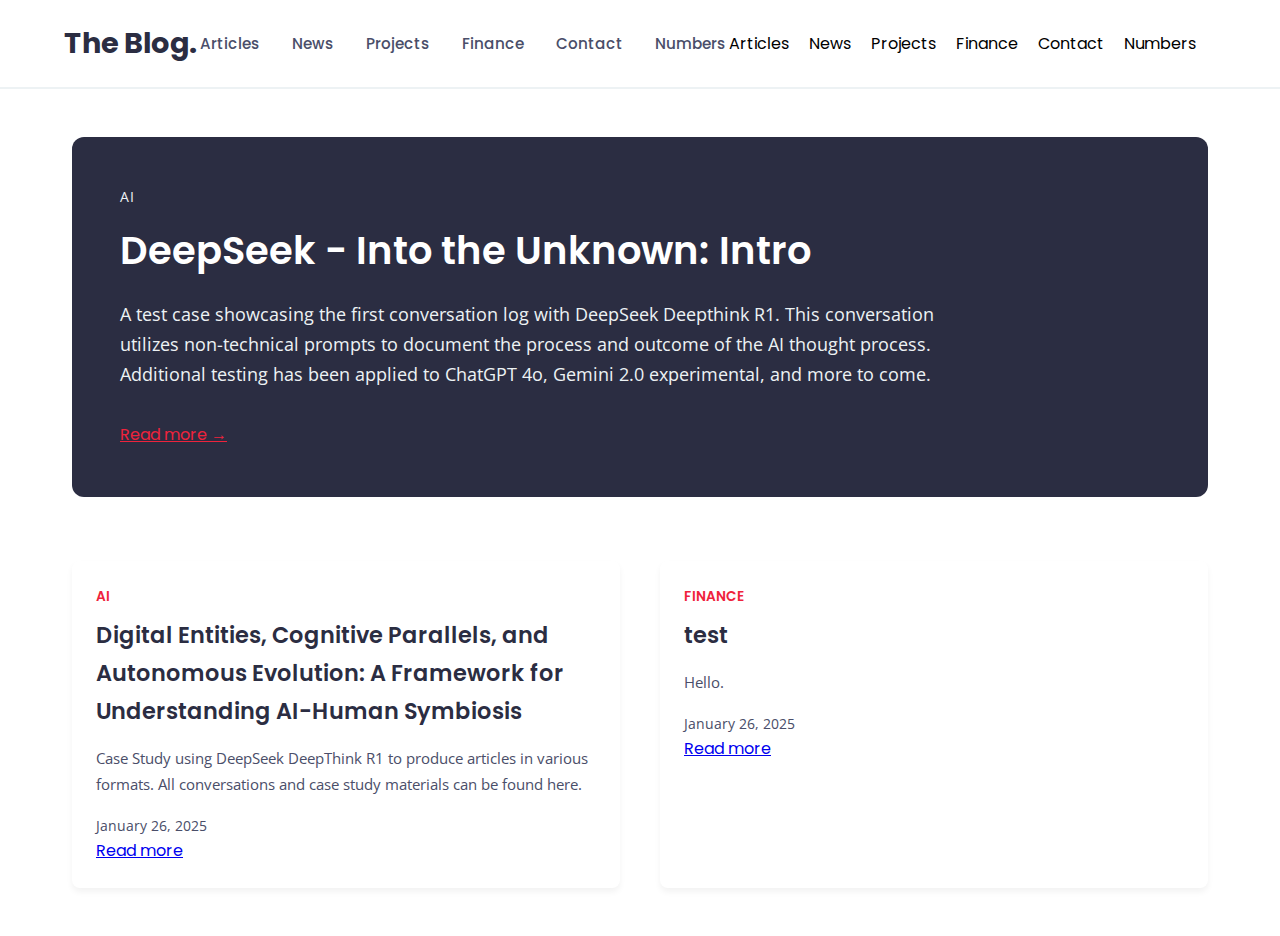
==== index.html @ 8aa5273a "More sidebar bugs, might remove or update since output not well formatted." ====
<!DOCTYPE html>
<html lang="id">
<head>
    <meta charset="UTF-8">
    <meta name="viewport" content="width=device-width, initial-scale=1.0">
    <title>The Blog.</title>
    <style>
        /* Updated CSS Variables */
        :root {
            --dark-gray: #2B2D42;
            --medium-gray: #4A4E69;
            --light-gray: #EDF2F4;
            --accent: #EF233C;
            --font-primary: 'Poppins', sans-serif;
            --font-secondary: 'Open Sans', sans-serif;
        }

        * {
            margin: 0;
            padding: 0;
            box-sizing: border-box;
            font-family: var(--font-primary);
        }

        body {
            background-color: #FFFFFF;
            color: var(--dark-gray);
            line-height: 1.7;
        }

        /* Navigation */
        .navbar {
            display: flex;
            justify-content: space-between;
            align-items: center;
            padding: 1.2rem 5%;
            background-color: white;
            border-bottom: 2px solid var(--light-gray);
            position: relative;
        }

        .nav-brand {
            font-weight: 700;
            font-size: 1.8rem;
            color: var(--dark-gray);
            text-decoration: none;
            letter-spacing: -0.5px;
        }

        .nav-links {
            display: flex;
            gap: 2rem;
        }

        .nav-links a {
            text-decoration: none;
            color: var(--medium-gray);
            font-weight: 500;
            transition: all 0.3s ease;
            position: relative;
            font-size: 0.95rem;
        }/* Nav Bar Hanburger dropdown Fix*/ 
        .menu-toggle {
        display: none;
        font-size: 24px;
        cursor: pointer;
        padding: 10px;
        }

        .menu {
        display: flex;
        }

        .menu ul {
        list-style: none;
        padding: 0;
        margin: 0;
        display: flex;
        }

        .menu ul li {
        margin-right: 20px;
        }

        .menu ul li a {
        text-decoration: none;
        color: #000;
        }

        /* Main Content Container */
        .container {
            max-width: 1200px;
            margin: 3rem auto;
            padding: 0 2rem;
        }

        /* Featured Article */
        .featured-article {
            background: var(--dark-gray);
            color: white;
            padding: 3rem;
            border-radius: 12px;
            margin-bottom: 4rem;
            transition: transform 0.3s ease;
        }

        .article-meta {
            color: var(--light-gray);
            font-family: var(--font-secondary);
            font-size: 0.9rem;
            margin-bottom: 1rem;
            text-transform: uppercase;
            letter-spacing: 1px;
        }

        .article-title {
            font-size: 2.4rem;
            margin-bottom: 1.5rem;
            line-height: 1.3;
            font-weight: 600;
        }

        .article-excerpt {
            color: var(--light-gray);
            font-family: var(--font-secondary);
            font-size: 1.1rem;
            margin-bottom: 2rem;
            max-width: 80%;
        }

        /* Blog Grid Layout */
        .blog-grid {
            display: grid;
            grid-template-columns: repeat(auto-fit, minmax(300px, 1fr));
            gap: 2.5rem;
            margin-top: 3rem;
        }

        .blog-card {
            background: white;
            border-radius: 8px;
            padding: 1.5rem;
            box-shadow: 0 4px 6px rgba(0,0,0,0.05);
            transition: all 0.3s cubic-bezier(0.4, 0, 0.2, 1);
        }

        .blog-card:hover {
            transform: translateY(-5px);
            box-shadow: 0 8px 15px rgba(0,0,0,0.1);
        }

        .card-category {
            color: var(--accent);
            font-size: 0.85rem;
            font-weight: 600;
            text-transform: uppercase;
            margin-bottom: 0.5rem;
        }

        .card-title {
            font-size: 1.4rem;
            margin-bottom: 1rem;
            font-weight: 600;
        }

        .card-excerpt {
            color: var(--medium-gray);
            font-family: var(--font-secondary);
            font-size: 0.95rem;
            margin-bottom: 1rem;
        }

        .card-date {
            color: var(--medium-gray);
            font-size: 0.85rem;
            font-family: var(--font-secondary);
        }

        /* Responsive Design */
        @media (max-width: 768px) {
            .nav-links {
                display: none;
            }

            .featured-article {
                padding: 2rem;
            }

            .article-title {
                font-size: 1.8rem;
            }

            .article-excerpt {
                max-width: 100%;
                font-size: 1rem;
            }

            .blog-grid {
                grid-template-columns: 1fr;
            }
        }

    </style>
    <link href="https://fonts.googleapis.com/css2?family=Poppins:wght@400;500;600;700&family=Open+Sans:wght@400;600&display=swap" rel="stylesheet">
</head>
<body>
    <nav class="navbar">
        <a href="/" class="nav-brand">The Blog.</a>
        <div class="nav-links">
            <a href="/index/Articles/Articles.html">Articles</a>
            <a href="/index/News/News.html">News</a>
            <a href="/index/Projects/Projects.html">Projects</a>
            <a href="/index/Finance/Finance.html">Finance</a>
            <a href="/index/Contact/Contacts.html">Contact</a>
            <a href="/index/Projects/Numbers.html">Numbers</a>
        </div>
        <div class="menu-toggle">☰</div>
        <nav class="menu">
            <ul>
                <li><a href="/index/Articles/Articles.html">Articles</a></li>
                <li><a href="/index/News/News.html">News</a></li>
                <li><a href="/index/Projects/Projects.html">Projects</a></li>
                <li><a href="/index/Finance/Finance.html">Finance</a></li>
                <li><a href="/index/Contact/Contacts.html">Contact</a></li>
                <li><a href="/index/Projects/Numbers.html">Numbers</a></li>
            </ul>
        </nav>
    </nav>

    <div class="container">
        <!-- Featured Article -->
        <article class="featured-article">
            <div class="article-meta">AI</div>
            <h1 class="article-title">DeepSeek - Into the Unknown: Intro</h1>
            <p class="article-excerpt">A test case showcasing the first conversation log with DeepSeek Deepthink R1. This conversation utilizes non-technical prompts to document the process and outcome of the AI thought process. Additional testing has been applied to ChatGPT 4o, Gemini 2.0 experimental, and more to come.</p>
            <a href="index/Projects/DeepSeek - Into the Unknown.html" class="read-more" style="color: var(--accent);">Read more →</a>
        </article>

        <!-- Blog Grid -->
        <div class="blog-grid">
            <div class="blog-card">
                <div class="card-category">AI</div>
                <h3 class="card-title">Digital Entities, Cognitive Parallels, and Autonomous Evolution: A Framework for Understanding AI-Human Symbiosis</h3>
                <p class="card-excerpt">Case Study using DeepSeek DeepThink R1 to produce articles in various formats. All conversations and case study materials can be found here.</p>
                <div class="card-footer">
                    <div class="card-date">January 26, 2025</div>
                    <a href="index/Articles/Digital Entities, Cognitive Parallels, and Autonomous Evolution A Framework for Understanding AI-Human Symbiosis.pdf" class="card-button">Read more</a>
                </div>
            </div>
            
            <div class="blog-card">
                <div class="card-category">Finance</div>
                <h3 class="card-title">test</h3>
                <p class="card-excerpt">Hello.</p>
                <div class="card-footer">
                    <div class="card-date">January 26, 2025</div>
                    <a href="articleplaceholder" class="card-button">Read more</a>
                </div>
            </div>

            </div>
        </div>
    </div>

    <script>
        //Hamburger navdropdown menu functionality
        /*document.querySelector('.menu-toggle').addEventListener('click', function() {
            const menu = document.querySelector('.menu');
            if (menu.style.display === 'flex') {
                menu.style.display = 'none';
            } else {
                menu.style.display = 'flex';
            }
            });
        // Mobile Menu Functionality OLD 
        /*document.addEventListener('DOMContentLoaded', function() {
            const menuToggle = document.querySelector('.menu-toggle');
            const navLinks = document.querySelector('.nav-links');

            menuToggle.addEventListener('click', () => {
                navLinks.classList.toggle('active');
                menuToggle.textContent = navLinks.classList.contains('active') ? '×' : '☰';
            }); */

            // Smooth Scroll for Navigation
            /*document.querySelectorAll('a[href^="#"]').forEach(anchor => {
                anchor.addEventListener('click', function(e) {
                    e.preventDefault();
                    document.querySelector(this.getAttribute('href')).scrollIntoView({
                        behavior: 'smooth'
                    });
                });
            });

            // Card Interaction
            document.querySelectorAll('.blog-card').forEach(card => {
                card.addEventListener('mouseenter', function() {
                    this.style.transform = 'translateY(-7px)';
                });
                
                card.addEventListener('mouseleave', function() {
                    this.style.transform = 'translateY(0)';
                }); 
            });*/
            document.addEventListener('DOMContentLoaded', function() {
                const menuToggle = document.querySelector('.menu-toggle');
                const navLinks = document.querySelector('.nav-links');

                menuToggle.addEventListener('click', () => {
                    navLinks.classList.toggle('active');
                    menuToggle.textContent = navLinks.classList.contains('active') ? '×' : '☰';
                });

                document.querySelectorAll('a[href^="#"]').forEach(anchor => {
                    anchor.addEventListener('click', function(e) {
                        e.preventDefault();
                        document.querySelector(this.getAttribute('href')).scrollIntoView({
                            behavior: 'smooth'
                        });
                    });
                });

                document.querySelectorAll('.blog-card').forEach(card => {
                    card.addEventListener('mouseenter', function() {
                        this.style.transform = 'translateY(-7px)';
                    });
                    
                    card.addEventListener('mouseleave', function() {
                        this.style.transform = 'translateY(0)';
                    });
                });
                document.querySelector('.menu-toggle').addEventListener('click', function() {
                    const menu = document.querySelector('.menu');
                    if (menu.style.display === 'flex') {
                        menu.style.display = 'none';
                    } else {
                        menu.style.display = 'flex';
                    }
                });
            });
    </script>
</body>
</html>
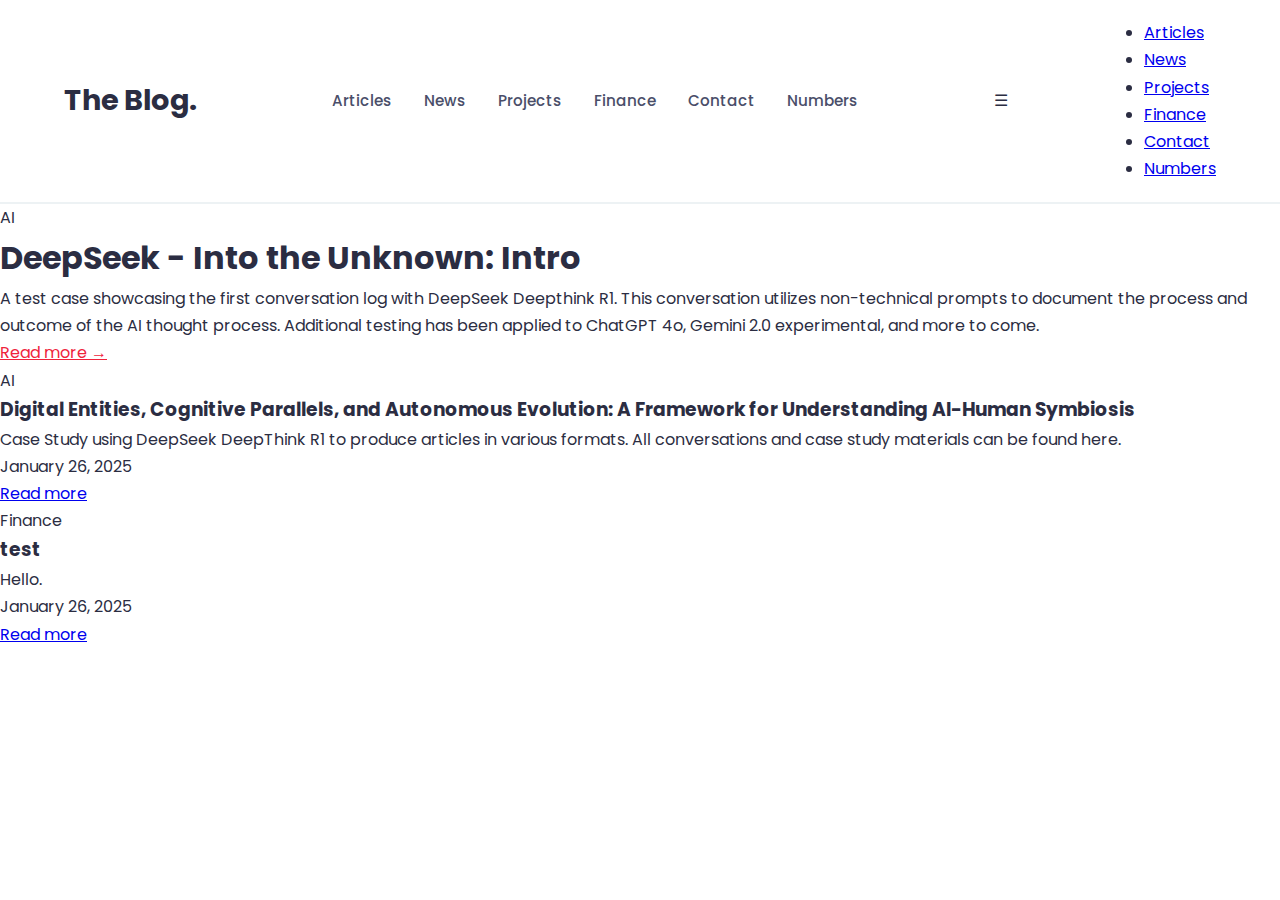
==== commit a971ec69: "Not fixed maybe now...." ====
--- a/index.html
+++ b/index.html
@@ -59,13 +59,6 @@
             transition: all 0.3s ease;
             position: relative;
             font-size: 0.95rem;
-        }/* Nav Bar Hanburger dropdown Fix*/ 
-        .menu-toggle {
-        display: none;
-        font-size: 24px;
-        cursor: pointer;
-        padding: 10px;
-        }
 
         .menu {
         display: flex;
@@ -211,7 +204,7 @@
             <a href="/index/News/News.html">News</a>
             <a href="/index/Projects/Projects.html">Projects</a>
             <a href="/index/Finance/Finance.html">Finance</a>
-            <a href="/index/Contact/Contacts.html">Contact</a>
+            <a href="/index/Contacts/Contacts.html">Contact</a>
             <a href="/index/Projects/Numbers.html">Numbers</a>
         </div>
         <div class="menu-toggle">☰</div>
@@ -221,7 +214,7 @@
                 <li><a href="/index/News/News.html">News</a></li>
                 <li><a href="/index/Projects/Projects.html">Projects</a></li>
                 <li><a href="/index/Finance/Finance.html">Finance</a></li>
-                <li><a href="/index/Contact/Contacts.html">Contact</a></li>
+                <li><a href="/index/Contacts/Contacts.html">Contact</a></li>
                 <li><a href="/index/Projects/Numbers.html">Numbers</a></li>
             </ul>
         </nav>
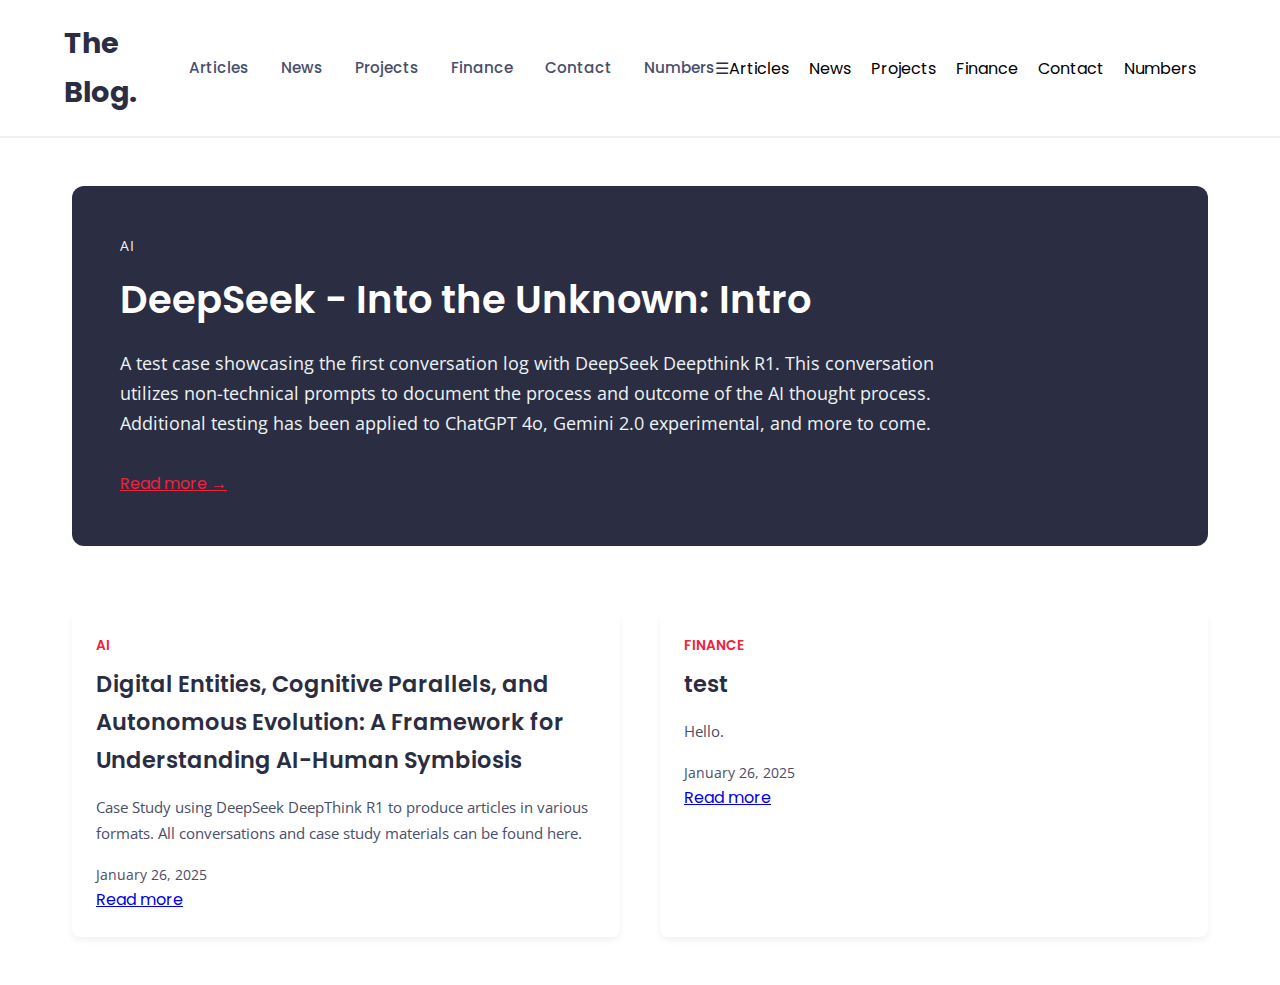
==== commit 9040466b: "missed } when fixing" ====
--- a/index.html
+++ b/index.html
@@ -59,7 +59,8 @@
             transition: all 0.3s ease;
             position: relative;
             font-size: 0.95rem;
-
+        }
+        
         .menu {
         display: flex;
         }
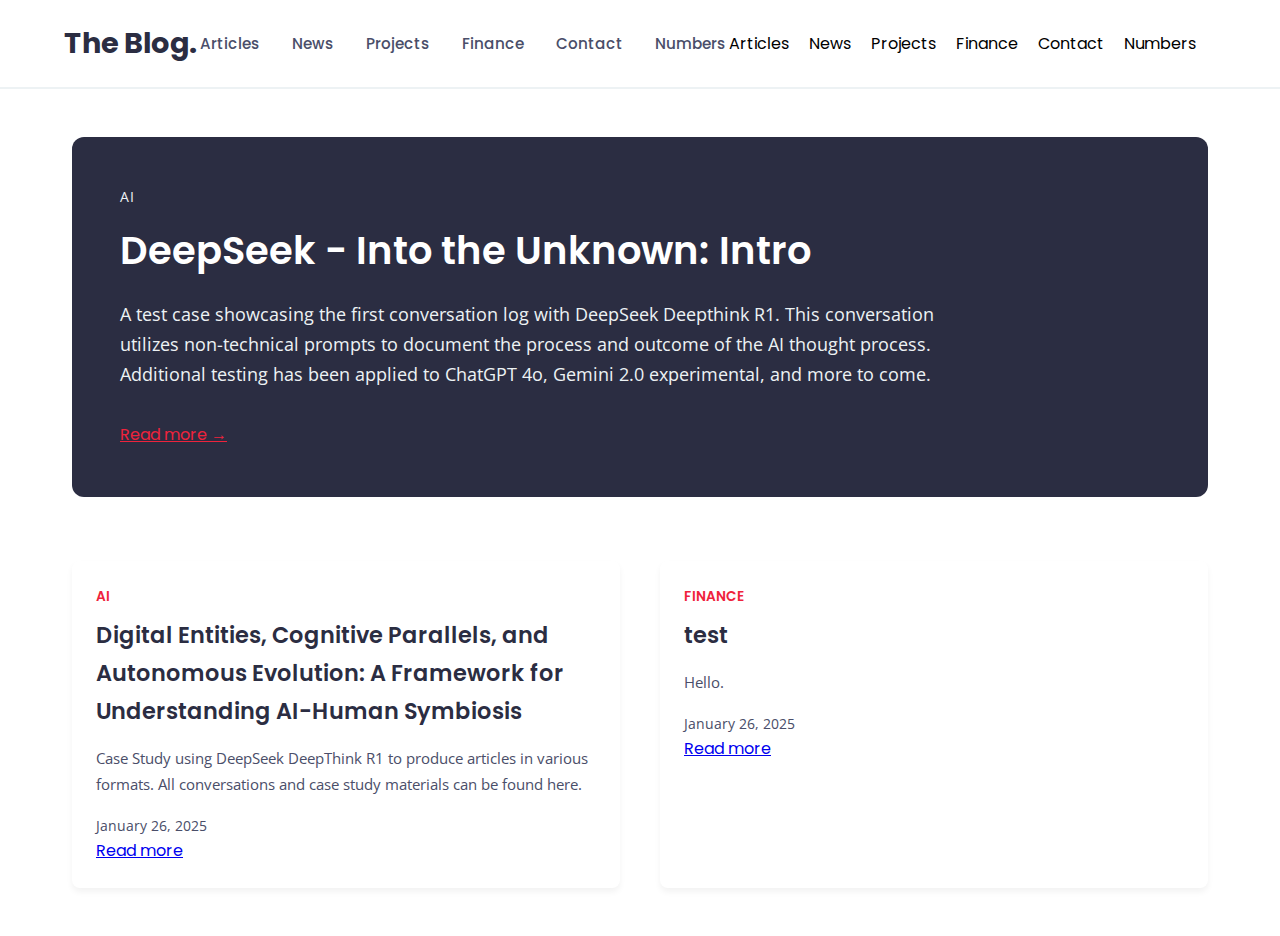
==== commit 80f17241: "menu update fixing hamburger" ====
--- a/index.html
+++ b/index.html
@@ -61,24 +61,48 @@
             font-size: 0.95rem;
         }
         
+        .menu-toggle {
+            display: none;
+            font-size: 24px;
+            cursor: pointer;
+            padding: 10px;
+        }
+
         .menu {
-        display: flex;
+            display: flex;
         }
 
         .menu ul {
-        list-style: none;
-        padding: 0;
-        margin: 0;
-        display: flex;
+            list-style: none;
+            padding: 0;
+            margin: 0;
+            display: flex;
         }
 
         .menu ul li {
-        margin-right: 20px;
+            margin-right: 20px;
         }
 
         .menu ul li a {
-        text-decoration: none;
-        color: #000;
+            text-decoration: none;
+            color: #000;
+        }
+
+        /* Responsive styles */
+        @media (max-width: 768px) {
+            .menu-toggle {
+                display: block;
+            }
+            .menu {
+                display: none;
+                flex-direction: column;
+            }
+            .menu ul {
+                flex-direction: column;
+            }
+            .menu ul li {
+                margin-bottom: 10px;
+            }
         }
 
         /* Main Content Container */
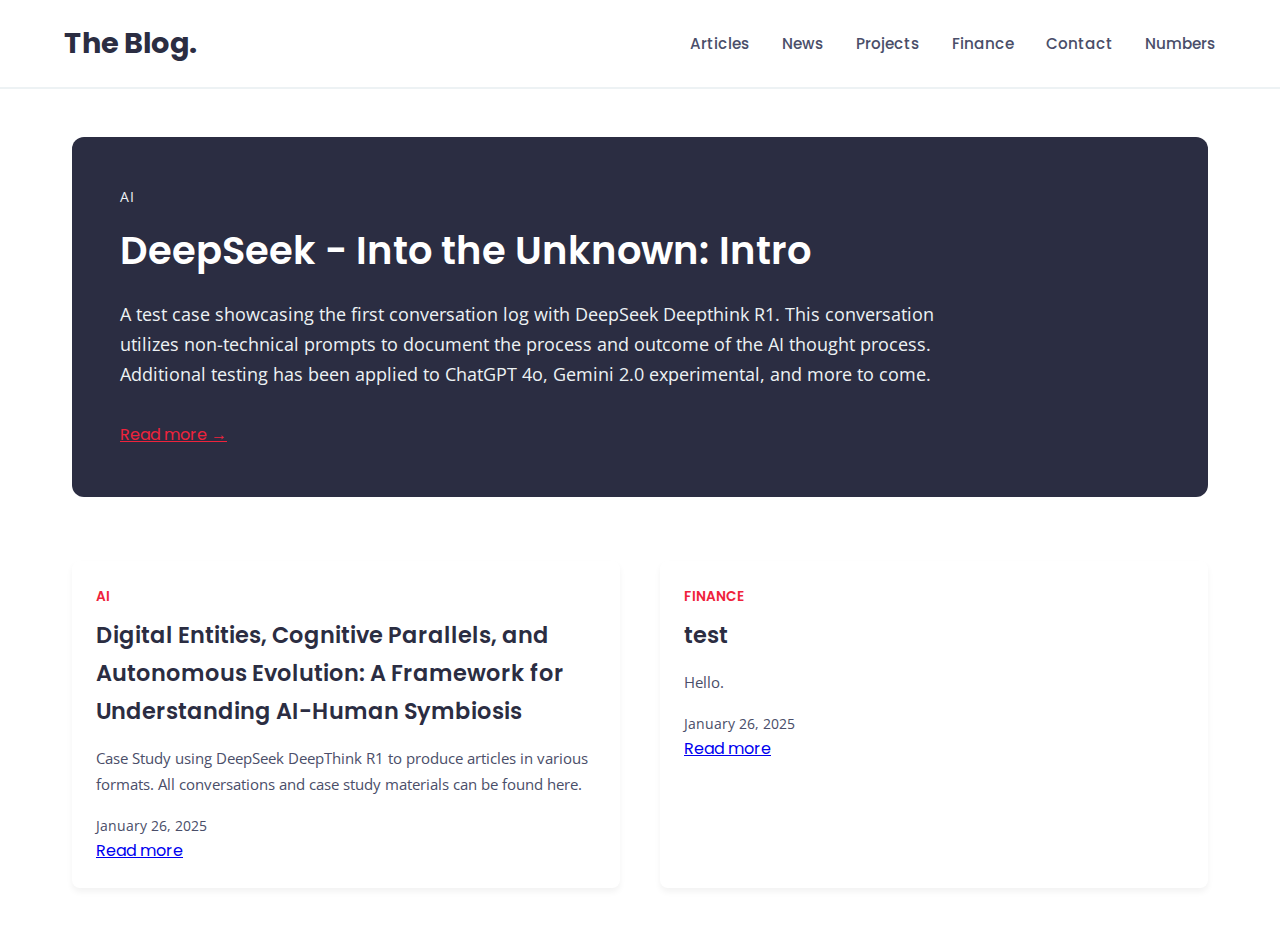
==== commit 78fe249b: "menu fix" ====
--- a/index.html
+++ b/index.html
@@ -69,23 +69,34 @@
         }
 
         .menu {
-            display: flex;
+            display: none;
+            flex-direction: column;
+            position: absolute;
+            top: 50px;
+            right: 10px;
+            background-color: #333;
+            border: 1px solid #ccc;
+            padding: 10px;
+            z-index: 1000;
         }
 
         .menu ul {
             list-style: none;
             padding: 0;
             margin: 0;
-            display: flex;
         }
 
         .menu ul li {
-            margin-right: 20px;
+            margin-bottom: 10px;
         }
 
         .menu ul li a {
             text-decoration: none;
-            color: #000;
+            color: white;
+        }
+
+        .menu ul li a:hover {
+            background-color: #575757;
         }
 
         /* Responsive styles */
@@ -93,15 +104,8 @@
             .menu-toggle {
                 display: block;
             }
-            .menu {
+            .nav-links {
                 display: none;
-                flex-direction: column;
-            }
-            .menu ul {
-                flex-direction: column;
-            }
-            .menu ul li {
-                margin-bottom: 10px;
             }
         }
 
@@ -320,42 +324,35 @@
                     this.style.transform = 'translateY(0)';
                 }); 
             });*/
-            document.addEventListener('DOMContentLoaded', function() {
-                const menuToggle = document.querySelector('.menu-toggle');
-                const navLinks = document.querySelector('.nav-links');
-
-                menuToggle.addEventListener('click', () => {
-                    navLinks.classList.toggle('active');
-                    menuToggle.textContent = navLinks.classList.contains('active') ? '×' : '☰';
-                });
-
-                document.querySelectorAll('a[href^="#"]').forEach(anchor => {
-                    anchor.addEventListener('click', function(e) {
-                        e.preventDefault();
-                        document.querySelector(this.getAttribute('href')).scrollIntoView({
-                            behavior: 'smooth'
-                        });
+        document.addEventListener('DOMContentLoaded', function() {
+            const menuToggle = document.querySelector('.menu-toggle');
+            const menu = document.querySelector('.menu');
+
+            menuToggle.addEventListener('click', () => {
+                menu.classList.toggle('active');
+                menu.style.display = menu.classList.contains('active') ? 'flex' : 'none';
+                menuToggle.textContent = menu.classList.contains('active') ? '×' : '☰';
+            });
+
+            document.querySelectorAll('a[href^="#"]').forEach(anchor => {
+                anchor.addEventListener('click', function(e) {
+                    e.preventDefault();
+                    document.querySelector(this.getAttribute('href')).scrollIntoView({
+                        behavior: 'smooth'
                     });
                 });
-
-                document.querySelectorAll('.blog-card').forEach(card => {
-                    card.addEventListener('mouseenter', function() {
-                        this.style.transform = 'translateY(-7px)';
-                    });
-                    
-                    card.addEventListener('mouseleave', function() {
-                        this.style.transform = 'translateY(0)';
-                    });
-                });
-                document.querySelector('.menu-toggle').addEventListener('click', function() {
-                    const menu = document.querySelector('.menu');
-                    if (menu.style.display === 'flex') {
-                        menu.style.display = 'none';
-                    } else {
-                        menu.style.display = 'flex';
-                    }
-                });
-            });
+            });
+
+            document.querySelectorAll('.blog-card').forEach(card => {
+                card.addEventListener('mouseenter', function() {
+                    this.style.transform = 'translateY(-7px)';
+                });
+                
+                card.addEventListener('mouseleave', function() {
+                    this.style.transform = 'translateY(0)';
+                });
+            });
+        });
     </script>
 </body>
 </html>
